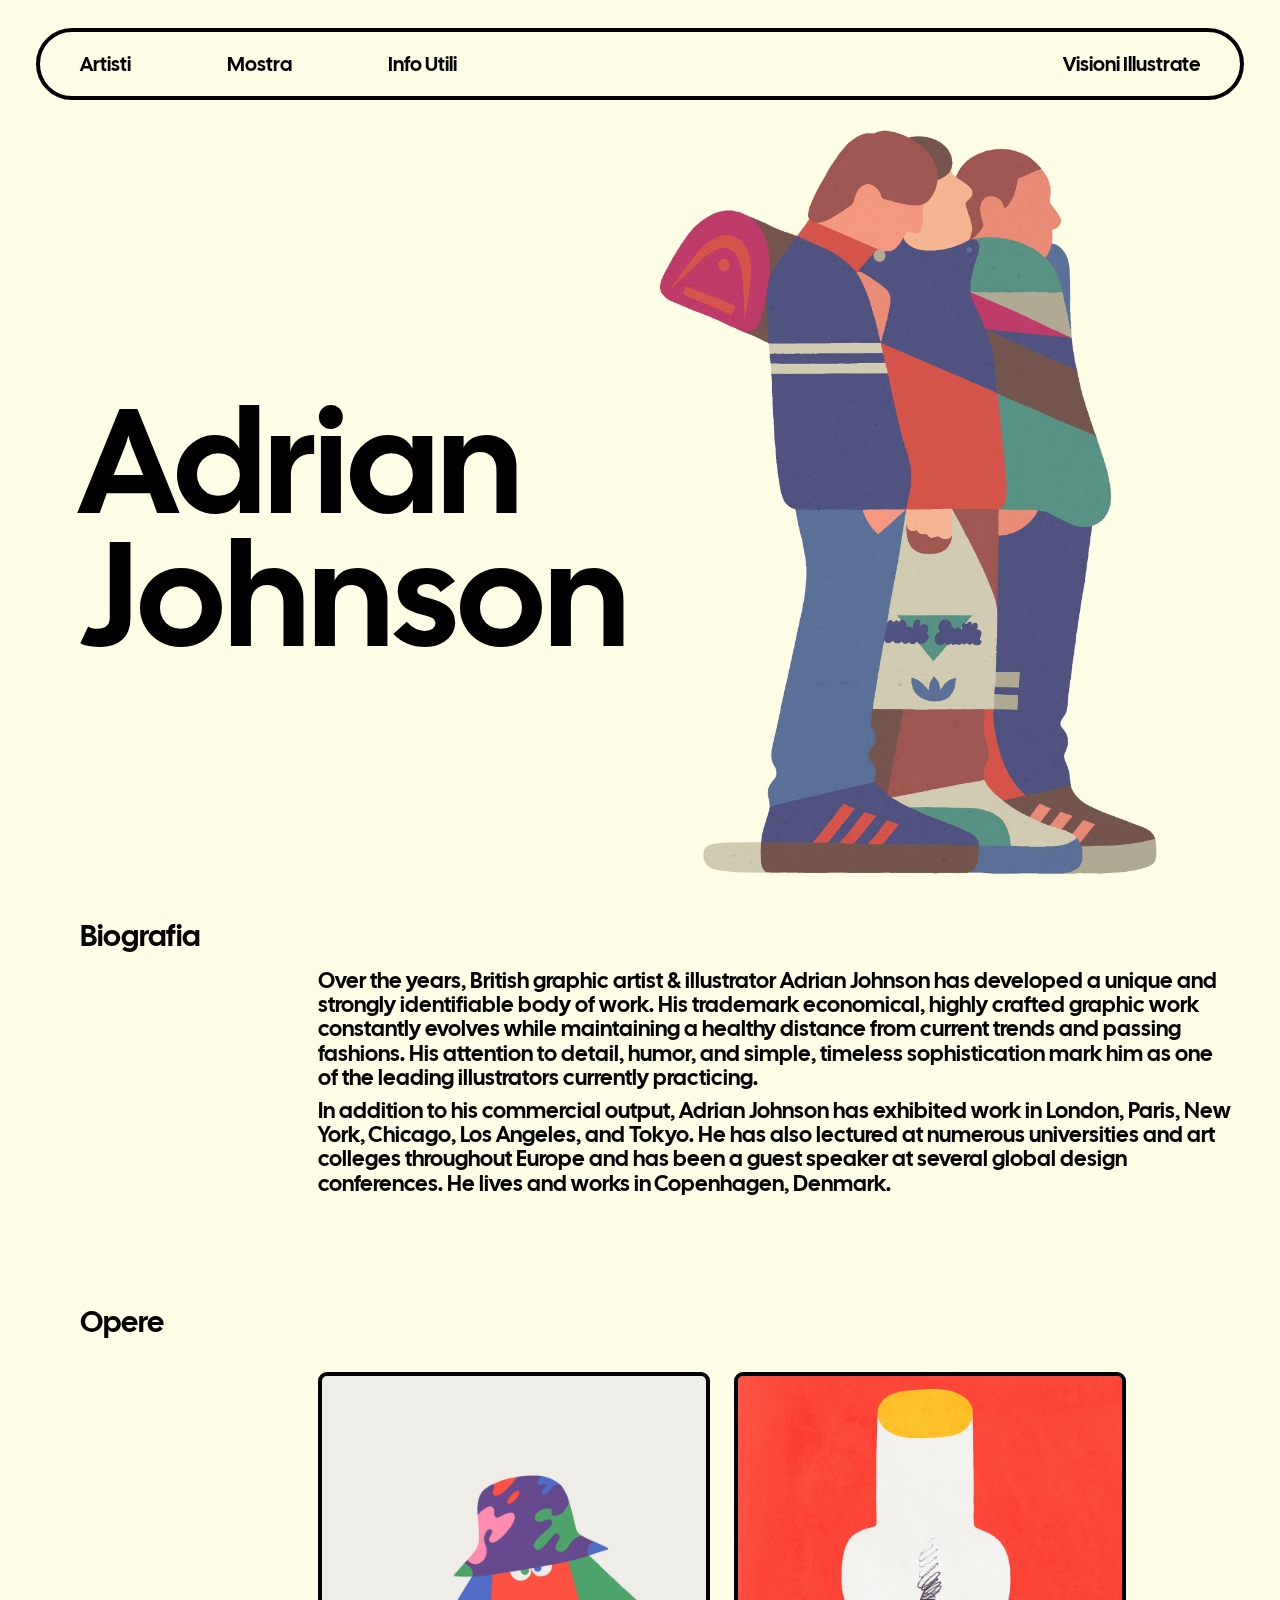
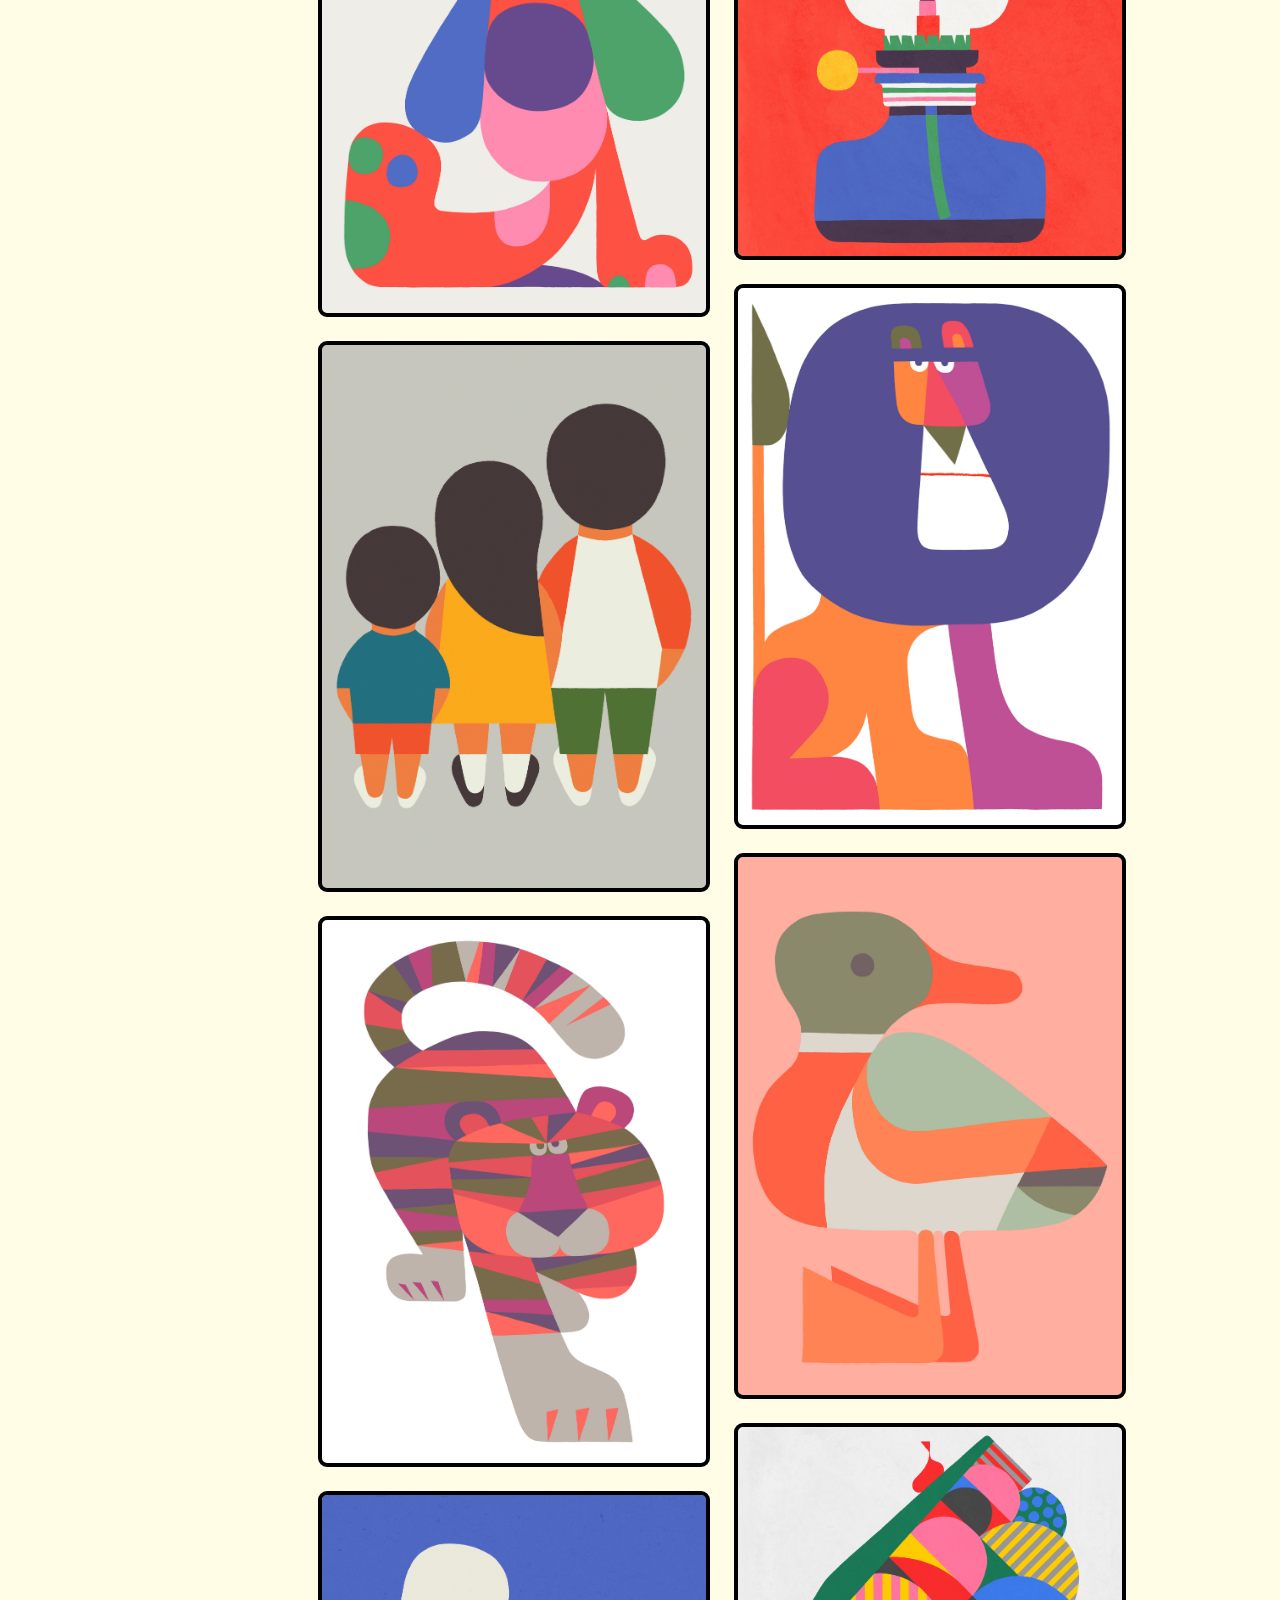
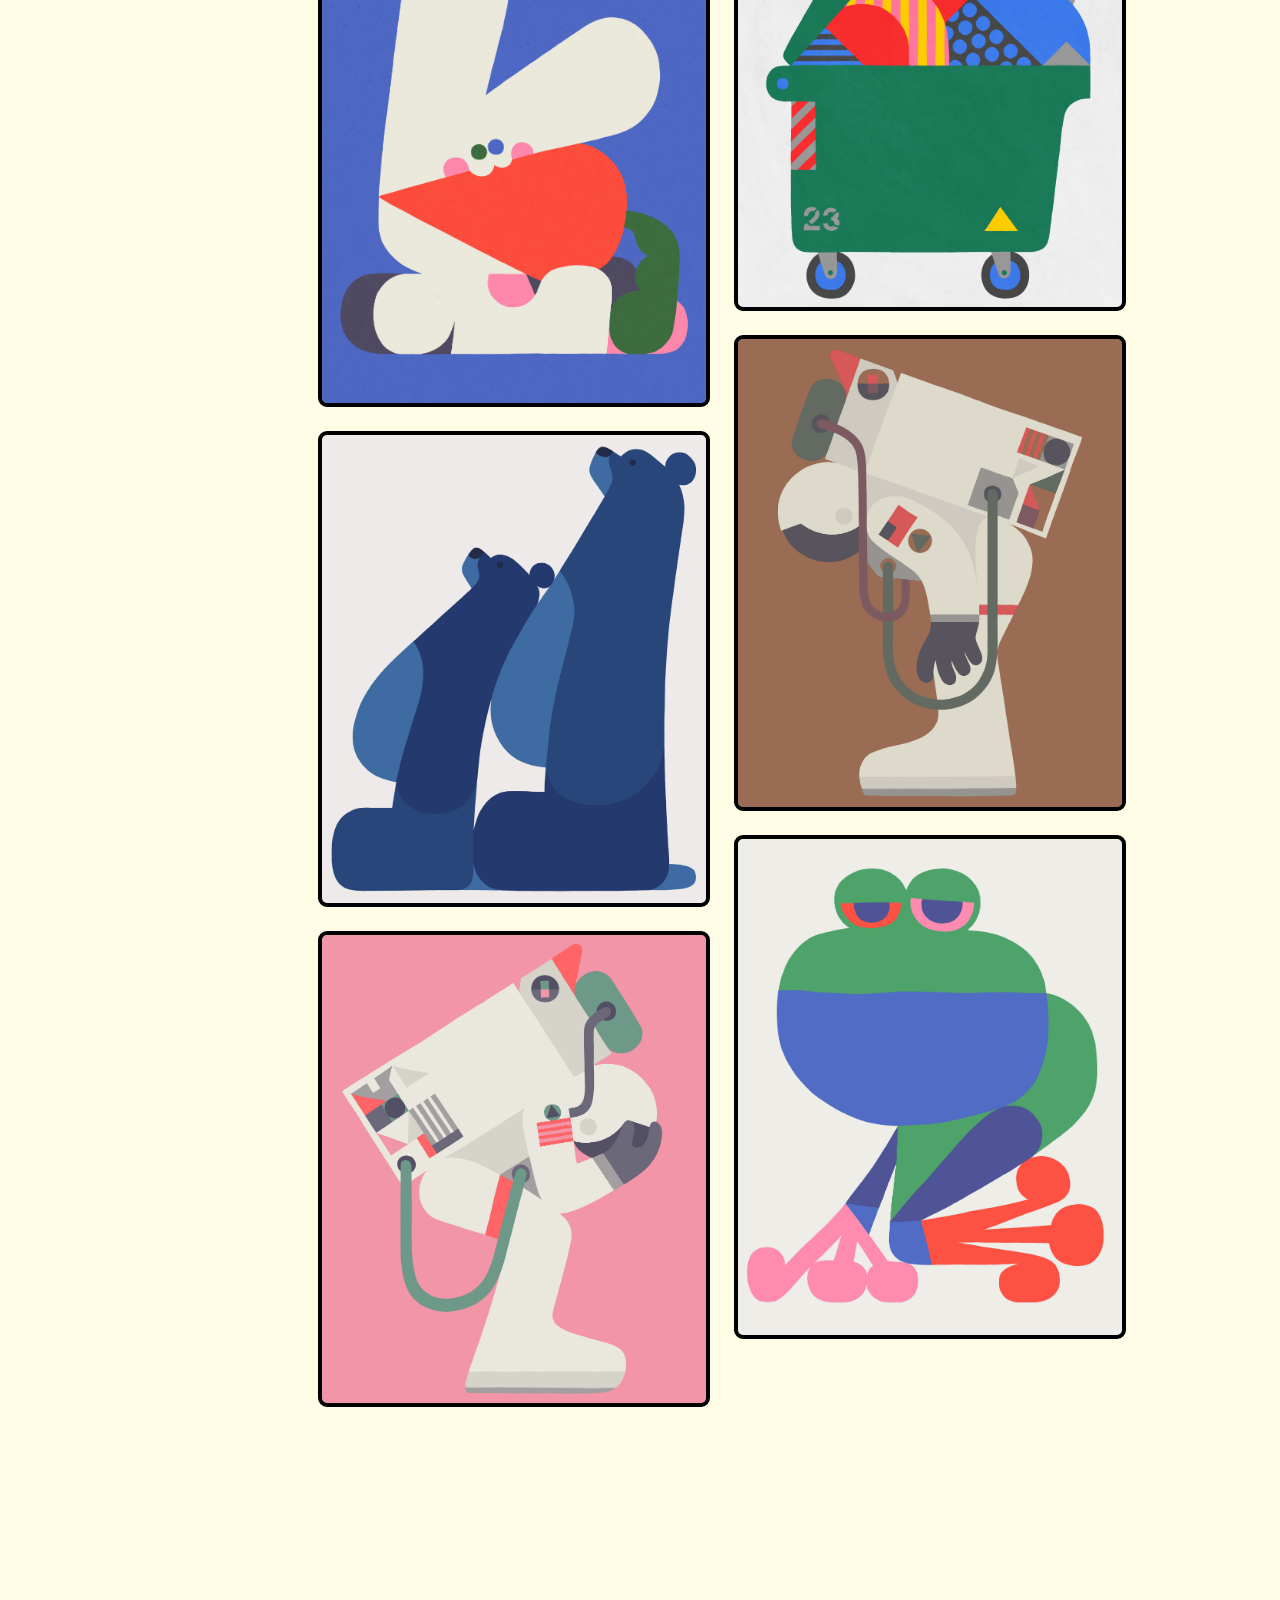
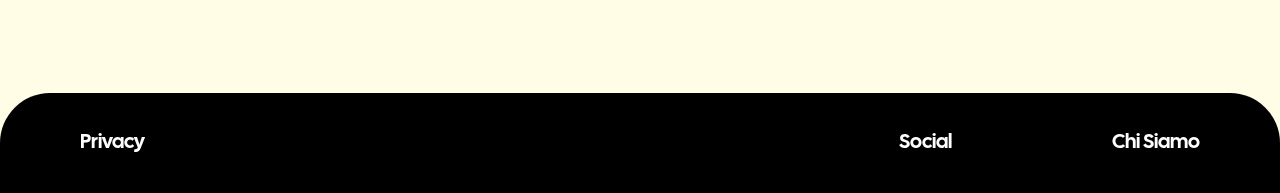
==== adrian-johnson.html @ b2c187a6 "Initial commit" ====
<!DOCTYPE html>
<html lang="en">
<head>
    <meta charset="UTF-8">
    <meta name="viewport" content="width=device-width, initial-scale=1.0">
    <title>Document</title>
    <link rel="stylesheet" href="styleprova2.css">
    <link rel="preconnect" href="https://fonts.googleapis.com">
    <link rel="preconnect" href="https://fonts.gstatic.com" crossorigin>
    <link href="https://fonts.googleapis.com/css2?family=Poppins:wght@500&display=swap" rel="stylesheet">
</head>
<body>
    <header>
        <div class="distanza">
            <ul>
                <li><a href="artisti.html">Artisti</a></li>
                <li><a href="mostra.html">Mostra</a></li>
                <li><a href="info-utili.html">Info Utili</a></li>
            </ul>
        </div>
        <div class="sito">
            <a href="home-page.html">Visioni Illustrate</a>
        </div>
    </header>
    <main>
        <section class="primo-blocco">
            <div class="adrian">
                <div class="titolo">
                    <h1>Adrian Johnson</h1>
                </div>
                <div class="immagine-png-flex">
                    <img src="immagini/adrian-johnson/adrian-johnson-adidas.jpg" alt="">
                </div>
            </div>
        </section>
        <section class="secondo-blocco-artisti">
            <div class="inaugurazione">
                <div class="biografia-adrian">
                    <h5>Biografia</h5>
                </div>
                <div class="testo-artisti-flex"> 
                    <p>Over the years, British graphic artist & illustrator Adrian Johnson has developed a unique and strongly identifiable body of work. His trademark economical, highly crafted graphic work constantly evolves while maintaining a healthy distance from current trends and passing fashions. His attention to detail, humor, and simple, timeless sophistication mark him as one of the leading illustrators currently practicing.</p>
                    <p>In addition to his commercial output, Adrian Johnson has exhibited work in London, Paris, New York, Chicago, Los Angeles, and Tokyo. He has also lectured at numerous universities and art colleges throughout Europe and has been a guest speaker at several global design conferences. He lives and works in Copenhagen, Denmark.</p>
                </div>
            </div>
        </section>
        <section class="terzo-blocco">
            <div class="portfolio">
                    <div class="biografia">
                        <h5>Opere</h5>
                    </div>
                    <div class="grid-portfolio">
                        <img src="immagini/adrian-johnson/adrian-johnson-cane.jpg" alt="">
                        <img src="immagini/adrian-johnson/adrian-johnson-bambini.jpg" alt="">
                        <img src="immagini/adrian-johnson/adrian-johnson-tigre.jpg" alt="">
                        <img src="immagini/adrian-johnson/adrian-johnson-coniglio.jpg" alt="">
                        <img src="immagini/adrian-johnson/adrian-johnson-orsi.jpg" alt="">
                        <img src="immagini/adrian-johnson/adrian-johnson-astronauta-rosa.jpg" alt="">
                        <img src="immagini/adrian-johnson/adrian-johnson-lanterna.jpg" alt="">
                        <img src="immagini/adrian-johnson/adrian-johnson-leone.jpg" alt="">
                        <img src="immagini/adrian-johnson/adrian-johnson-papera.jpg" alt="">
                        <img src="immagini/adrian-johnson/adrian-johnson-cassonetto.jpg" alt="">
                        <img src="immagini/adrian-johnson/adrian-johnson-astronauta-marrone.jpg" alt="">
                        <img src="immagini/adrian-johnson/adrian-johnson-rana.jpg" alt="">
                    </div>
                </div>
        </section>
    </main>
    <footer>
        <nav class="distanza4"><a href="">Privacy</a></nav>
        <nav>
            <ul>
                <li><a href="">Social</a></li>
                <li><a href="">Chi Siamo</a></li>
            </ul>
        </nav>
    </footer>
</body>
</html>
---- styleprova2.css ----
body {
    background-color: #FFFDE6;
    margin: 0;
    font-family: myFont;
    box-sizing: border-box;
}

h1, h2, h3, h4, h5, h6, ul, a, p, li {
    margin: 0;
    padding: 0;
}

img {
    max-width: 100%;
    display: block;
}

.grid img {
    border-radius: 5px;
    outline: 4px solid black;
}

.immagine-png {
    margin: 100px auto;
    width: 100%;
}

.immagine-png-flex {
    mix-blend-mode: multiply;
}

.immagine-png-flex-sanna {
    width: 500px;
}

.martina h1 {
    position: absolute;
    margin-left: 120px;
    margin-top: 225px;
    font-size: 148px;
    line-height: 90%;
    height: 240px;
    max-width: 600px;
    align-items: center;

}

.adrian {
    display: flex;
}

.martina {
    max-width: 1380px;
    margin: 0 auto;
    position: relative;
}


header {
    max-width: 1200px;
    margin: auto;
    display: flex;
    height: 64px;
    margin-top: 28px;
    border-radius: 50px;
    border: 4px solid #000;
    justify-content: space-between;
    align-items:center;
}


header a {
    color: #000;
    text-decoration: none;
    font-size: 20px;
    margin: 0 64px 0 0;
    height: 20px;
    display: flex;
    max-width: 100%;
}

a:hover {
    color: grey;
}

img:hover {
    outline-color:#FFFDE6;
}

.mappa img:hover {
    outline-color: #FFFDE6 ;
}
header ul {
    max-width: 100%;
    list-style-type: none;
    display: flex;
    margin: 64px 40px;
    gap: 32px;
}


.sito a {
    max-width: 100%;
    margin: 0 40px 0 0;
}

.primo-blocco {
    max-width: 1200px;
    height: 500px;
    margin: auto;
    margin-top: 20px;
}

.home {
    display: flex;
    gap: 32px;
}

h1 {
    margin-left: 40px;
    margin-top: 288px;
    font-size: 148px;
    line-height: 90%;
    height: 240px;
    max-width: 600px;
}

h2 {
    margin-top: 227px;
    height: 64px;
    font-size: 32px;
    line-height: 100%;
    max-width: 100%;
}

h3 {
    margin-top: 168px;
    font-size: 32px;
    max-width: 100%;
    height: 32px;
    line-height: 100%;
}

h4 {
    font-size: 18px;
    line-height: 100%;
    margin-top: 5px;
}

.secondo-blocco {
    max-width: 1200px;
    height: fit-content;
    margin: auto;
}

.secondo-blocco-artisti {
    max-width: 1200px;
    height: fit-content;
    margin: auto;
}

.secondo-blocco-mostra {
    max-width: 1200px;
    height: fit-content;
    margin: auto; 
}

.mostra-info {
    max-width: 1200px;
    height: fit-content;
    margin: auto; 
}

.mostra-info-margin {
    max-width: 1200px;
    height: fit-content;
    margin: auto; 
}

.inaugurazione {
    display: flex;
    gap: 32px;
    margin: 0;
    padding: 0;
}


.distanza2 h5 {
    margin-left: 40px;
    margin-top: 234px;
    font-size: 30px;
    line-height: 100%;
    height: 36px;
    padding: 0;
}


.artisti-mostra h5 {
    font-size: 30px;
    margin: 234px 0 0 40px;
    max-width: 100%;
}

.artisti-mostra-margin h5 {
    font-size: 30px;
    margin: 234px 0 0 40px;
    max-width: 100%;
}

.biografia h5 {
    margin: 100px 0 0 40px;
    font-size: 30px;
    padding-right: 86px;
}

.biografia-adrian h5 {
    margin: 300px 0 0 40px;
    font-size: 30px;
    padding-right: 86px;
}

.testo {
    margin-top: 310px;
    height: 280px;
    max-width: 100%;
}

.testo p {
    font-size: 22px;
    line-height: 110%;
    margin-bottom: 9px;
}

.testo-artisti  {
    margin-top: 170px;
    height: fit-content;
    max-width: 913px;
    line-height: 110%;
    font-size: 22px;
}

.testo-artisti p {
    margin-bottom: 9px;
}

.testo-artisti-flex {
    margin-top: 350px;
    height: fit-content;
    max-width: 913px;
    line-height: 110%;
    font-size: 22px;
}

.testo-artisti-mostra {
    margin-top: 310px;
    height: fit-content;
    max-width: 913px;
    line-height: 110%;
    font-size: 22px;
}

.testo-artisti-mostra p {
    margin-bottom: 9px;
}
.testo-artisti-mostra-margin {
    margin-top: 310px;
    margin-left: 25px;
    height: fit-content;
    max-width: 913px;
    line-height: 110%;
    font-size: 22px;
}

.testo-artisti-mostra-margin p {
    margin-bottom: 9px;
}

.sede {
    max-width: 1000px;
    margin: auto;
}

.mappa img {
    margin-top: 40px;
    border-radius: 5px;
    outline: 3px solid black;
    max-width: 900px;
    margin-left: 70px;
}

.testo-artisti-flex p {
    margin-bottom: 9px ;
}

.terzo-blocco {
    max-width: 1200px;
    margin: auto;
}

.terzo-blocco-mostra {
    max-width: 1200px;
    margin: auto;
}

.portfolio {
    max-width: 1200px;
    display: flex;
    gap: 32px;
    
}

h6 {
    margin-left: 40px;
    font-size: 30px;
    line-height: 100%;
    height: 36px;
    max-width: 288px;
    margin-top: 145px;
}

.grid {
    max-width: 900px;
    margin-top: 230px;
    column-count: 2;
    gap: 32px;
}

.grid-portfolio {
    max-width: 800px;
    margin-top: 170px;
    column-count: 2;
    gap: 32px;
    margin-left: 40px;
}

.grid-portfolio img {
    margin-left: 0;
    margin-bottom: 32px;
    border-radius: 5px;
    outline: 4px solid black;
}

.prima-colonna {
    display: block;
    max-width: 480.5px;
}

.seconda-colonna {
    display: block;
    max-width: 345.6px;
}



.bordo1 {width: 245px;}
.bordo2 {width: 210px;}
.bordo3 {width: 310px;}
.bordo4 {width: 245px;}
.bordo5 {width: 260px;}
.bordo6 {width: 200px;}
.bordo7 {width: 165px;}
.bordo8 {width: 205px;}
.bordo9 {width: 145px;}

.nome-artista {
    display: flex;
    align-items: center;
    gap: 16px;
    margin: 15px 0;
}

h7, h8, h9, h10, h11, h12, h13, h14, h15, h16 {
    font-size: 24px;
}

footer {
    background-color: #000;
    display: flex;
    max-width: 1280px;
    height: 100px;
    margin: 290px auto 0;
    border-radius: 50px 50px 0 0;
    align-items: center;
    justify-content: space-between;
}

footer nav {
    margin: 0 80px;
}

footer a {
    text-decoration: none;
    color: white;
    font-size: 20px;
}

footer ul {
    list-style-type: none;
    text-decoration-line: none;
    display: flex;
    gap: 160px;
}

.artisti {
    margin: 145px 0 0 286.45px;
}

.nome a {
    color: #000;
    font-size: 92px;
    line-height: 100%;
    margin: 0;
    height: 110px;
    margin-bottom: 20px;
    text-decoration: none;
}

.nome a:hover {
    color: grey;
}

.bordo {
    max-width: 100%;
}

.testo-artisti-flex .bordo {
    margin: 50px 0;
    max-width: 100%;
}

.nome {
    height: 110px;
    margin-bottom: 20px;
}

@font-face {
    font-family: myFont;
    src: url(font/calsans.ttf);
}

@media (max-width: 1200px) {
    header  {
        height: 24px;
        max-width: 330px;
        border: 3px solid;
        padding: 0;
        margin: 20px auto 0;
    }

    header ul a {
        height: 10px;
        margin: 0;
        height: fit-content;
    }

    header ul {
        margin-left: 20px;
    }

    header a {
        font-size: 10px;
        align-items: center;
    }

    .sito a {
        margin: 0 20px 0 0;
        padding: 0;
        line-height: 100%;
        height: fit-content;
    }

    .primo-blocco {
        max-width: 330px;
        height: fit-content;
        margin: 0 auto 0;
    }

    .home {
        flex-direction: column;
        margin: 0;
        gap: 0;
    }

    h1 {
        height: fit-content;
        font-size: 64px;
        margin: 200px 0 0 0;
    }

    .martina {
        max-width: 330px;
    }


    .martina h1 {
        font-size: 64px;
        position: absolute;
        height: fit-content;
        max-width: 100%;
        margin: 0;
        padding-top: 30px;
    }

    .adrian h1 {
        font-size: 64px;
        position: absolute;
        height: fit-content;
        max-width: 100%;
        margin: 0;
        padding-top: 200px;
    }

    .immagine-png {
        margin: 50px auto 0;
        width: 100%;
    }

    .immagine-png-flex {
        margin: 20px auto 0;
        width: 100%;
    }

    .immagine-png-flex-sanna {
        margin: 20px auto 0;
    }
    
    h2 {
        height: fit-content;
        font-size: 22px;
        margin-top: 5px;
    }

    h3 {
        font-size: 18px;
        margin-top: 5px;
        height: fit-content;
    }

    h4 {
        font-size: 9px;
        font-family: system-ui, -apple-system, BlinkMacSystemFont, 'Segoe UI', Roboto, Oxygen, Ubuntu, Cantarell, 'Open Sans', 'Helvetica Neue', sans-serif;
        margin: 2px 0;
        line-height: 100%;
    }

    .secondo-blocco {
        max-width: 330px;
        margin: 150px auto 0;
        height: fit-content;
    }

    .secondo-blocco-mostra {
        max-width: 330px;
        margin: 20px auto;
        height: fit-content;
    }

    .mostra-info {
        max-width: 330px;
        margin: 150px auto 0;
        height: fit-content;
    }

    .mostra-info-margin {
        max-width: 330px;
        height: fit-content;
        margin: 40px auto 0; 
    }


    .secondo-blocco-artisti {
        max-width: 330px;
        margin: 40px auto;
        height: fit-content;
    }

    .inaugurazione {
        flex-direction: column;
        gap: 0;
        margin-left: 0;
    }

    .inaugurazione {
        flex-direction: column;
        gap: 0;
        margin-left: 0;
    }

    .distanza2 h5 {
        margin: 0;
        padding: 0;
    }

    h5 {
        margin: 40px 0 0 0;
        font-size: 22px;
        height: fit-content;
        max-width: 330px;
    }

    .artisti-mostra h5 {
        margin-left: 0;
        margin-top: 170px;
    }


    .biografia h5 {
        margin: 0;
        padding: 0;
        font-size: 22px;
    }

    .biografia-adrian h5 {
        margin: 0;
        font-size: 22px;
    }

    .artisti-mostra-margin h5 {
        font-size: 22px;
        margin: 0;
        max-width: 100%;
    }

    .testo {
        max-width: 290px;
        margin-top: 10px;
        height: fit-content;
    }

    .testo p {
        font-family: system-ui, -apple-system, BlinkMacSystemFont, 'Segoe UI', Roboto, Oxygen, Ubuntu, Cantarell, 'Open Sans', 'Helvetica Neue', sans-serif;
        font-size: 16px;
        line-height: 100%;
    }

    .testo-artisti  {
        margin-top: 10px;
        height: fit-content;
        max-width: 330px;
        line-height: 100%;
        font-size: 16px;
    }
    
    .testo-artisti p {
        margin-bottom: 9px;
        font-family: system-ui, -apple-system, BlinkMacSystemFont, 'Segoe UI', Roboto, Oxygen, Ubuntu, Cantarell, 'Open Sans', 'Helvetica Neue', sans-serif;
    }

    .testo-artisti-mostra {
        margin-top: 10px;
        height: fit-content;
        max-width: 330px;
        line-height: 100%;
        font-size: 16px;
    }

    .testo-artisti-mostra p {
        margin-bottom: 9px;
        font-family: system-ui, -apple-system, BlinkMacSystemFont, 'Segoe UI', Roboto, Oxygen, Ubuntu, Cantarell, 'Open Sans', 'Helvetica Neue', sans-serif;
    }

    .testo-artisti-flex {
        margin: 10px auto 0;
        margin-top: 10px;
        height: fit-content;
        max-width: 330px;
        line-height: 100%;
        font-size: 16px;
    }

    .testo-artisti-flex p {
        margin-bottom: 9px;
        font-family: system-ui, -apple-system, BlinkMacSystemFont, 'Segoe UI', Roboto, Oxygen, Ubuntu, Cantarell, 'Open Sans', 'Helvetica Neue', sans-serif;
    }

    .testo-artisti-mostra-margin {
        margin: 10px 0 0 0;
        height: fit-content;
        max-width: 330px;
        line-height: 100%;
        font-size: 16px;
    }

    .testo-artisti-mostra-margin p {
        font-family: system-ui, -apple-system, BlinkMacSystemFont, 'Segoe UI', Roboto, Oxygen, Ubuntu, Cantarell, 'Open Sans', 'Helvetica Neue', sans-serif;
    }

    

    .terzo-blocco {
        max-width: 330px;
        margin: 40px auto 0;
        height: fit-content;
    }

    .terzo-blocco-mostra {
        max-width: 330px;
        margin: 40px auto 0;
    }

    .artisti {
        margin: 0;
    }

    .nome {
        margin: 0;
        height: 40px;
    }
    
    .nome a {
        color: #000;
        font-size: 32px;
        text-decoration: none;
        line-height: 100%;
        margin-bottom: 0;
    }
    
    .nome a:hover {
        color: grey;
    }
    
    .bordo {
        max-width: 100%;
    }

    .bordo:hover {
        color: grey;
    }

    
    .portfolio {
        max-width: 330px;
        gap: 0;
        flex-direction: column;
    }

    h6 {
        margin: 0;
        font-size: 22px;
        height: fit-content;
        max-width: 330px;
    }

    .grid {
        display: block;
        max-width: 330px;
        margin-top: 10px;
        column-count: 2;
        gap: 16px;
    }

    .grid img {
        border-radius: 5px;
        outline: 3px solid black;
    }

    .grid img:hover {
        outline-color: #FFFDE6;
    }


    .grid-portfolio {
        display: block;
        max-width: 100%px;
        margin-top: 20px;
        margin-left: 0;
        column-count: 2;
        gap: 16px;
    }

    .prima-colonna {
        display: block;
        max-width: 195px;
    }

    .seconda-colonna {
        display: block;
        max-width: 124.4px;
    }

   

    .grid-portfolio img {
        margin-left: 0;
        margin-bottom: 16px;
        border-radius: 5px;
        outline: 3px solid black;
    }

    .sede {
        max-width: 330px;
        margin: auto;
    }
    
    .mappa img {
        margin: 20px auto 0;
        border-radius: 5px;
        outline: 3px solid black;
        max-width: 330px;
    }

    .nome-artista {
        gap: 8px;
        margin: 5px 0;
    }

    .bordo1 {width: 65px; border: #000 solid 0.1;}
    .bordo2 {width: 45px;}
    .bordo3 {width: 95px;}
    .bordo4 {width: 60px;}
    .bordo5 {width: 95px;}
    .bordo6 {width: 52px;}
    .bordo7 {width: 35px;}
    .bordo8 {width: 55px;}
    .bordo9 {width: 24px;}

    h7, h8, h9, h10, h11, h12, h13, h14, h15, h16 {
        font-size: 12px;
    }

    footer {
        background-color: #000;
        display: flex;
        max-width: 330px;
        height: 50px;
        margin: 100px auto 0;
        border-radius: 25px 25px 0 0;
        align-items: center;
        justify-content: space-between;
    }
    
    footer nav {
        margin: 0 40px;
    }
    
    footer a {
        text-decoration: none;
        color: white;
        font-size: 8px;
    }

    footer a:hover {
        color: rgb(205, 205, 205);
    }
    
    footer ul {
        list-style-type: none;
        text-decoration-line: none;
        display: flex;
        gap: 10px;
    }
}
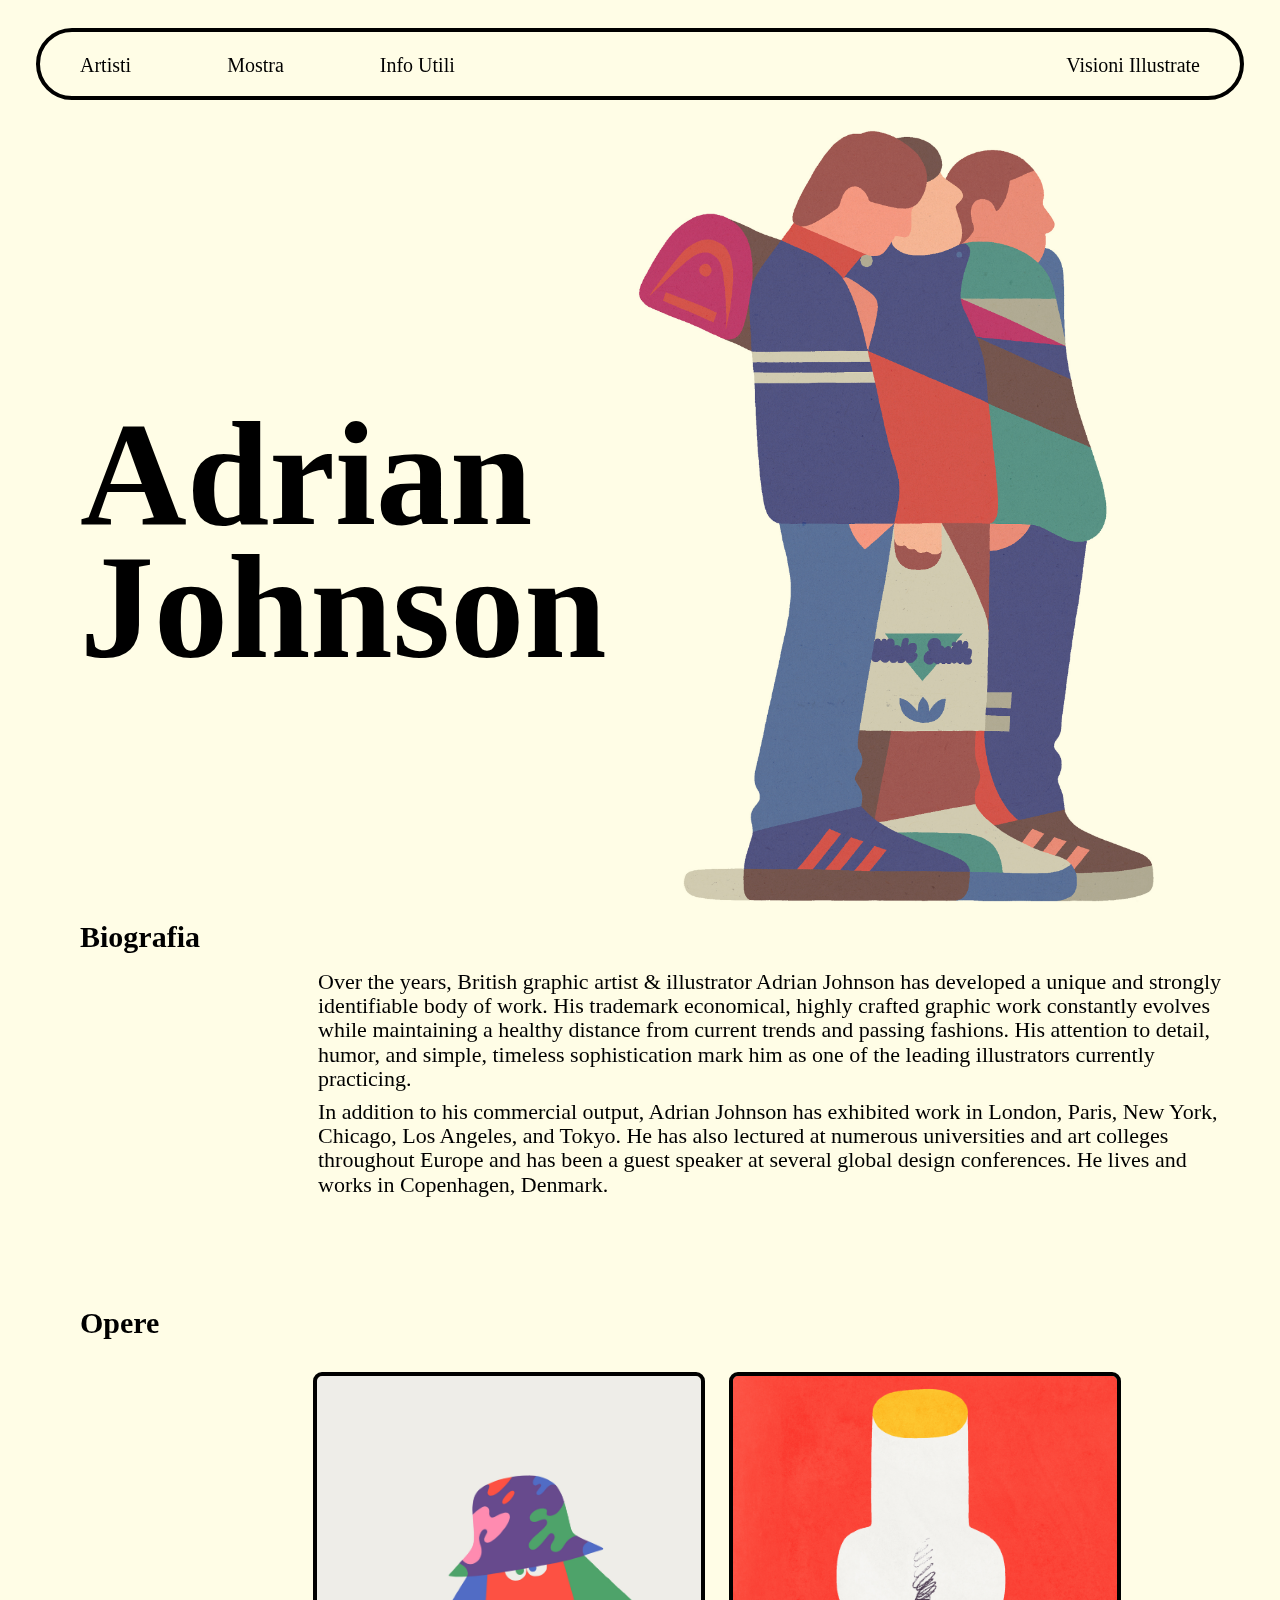
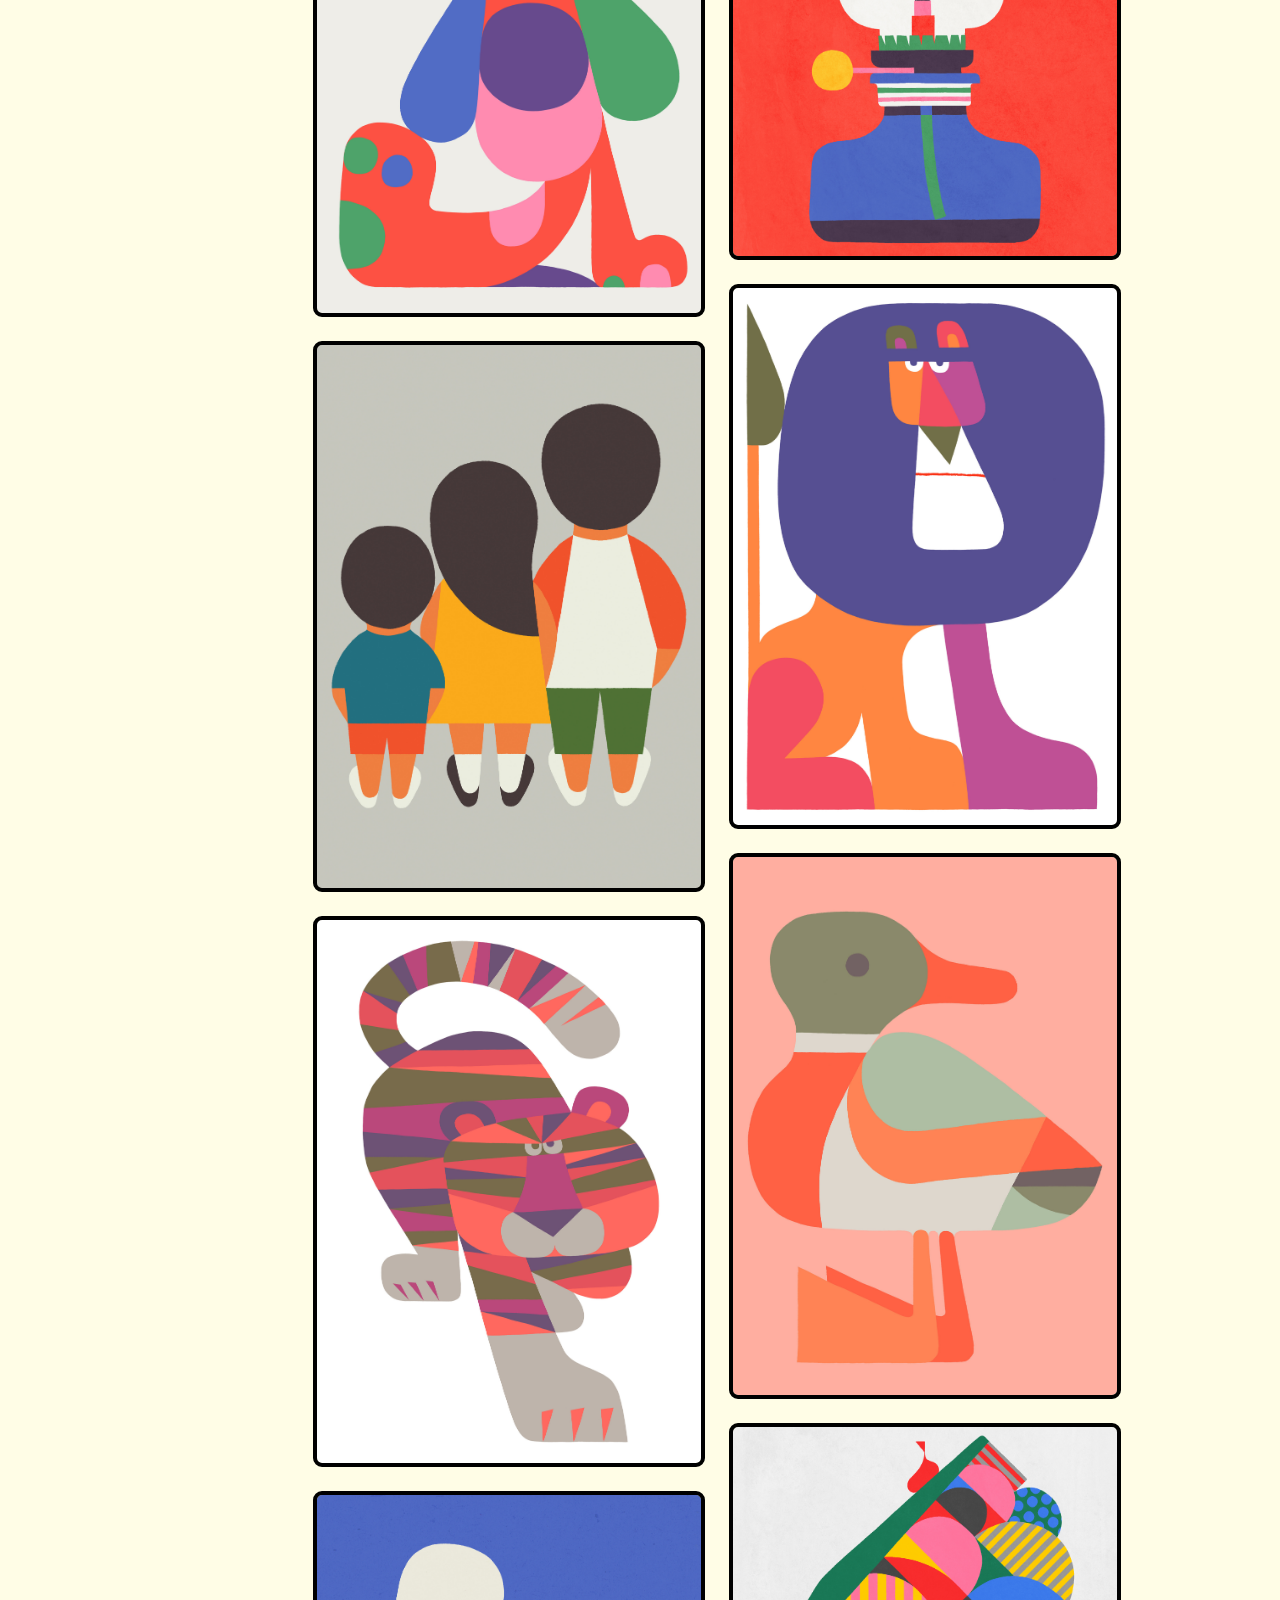
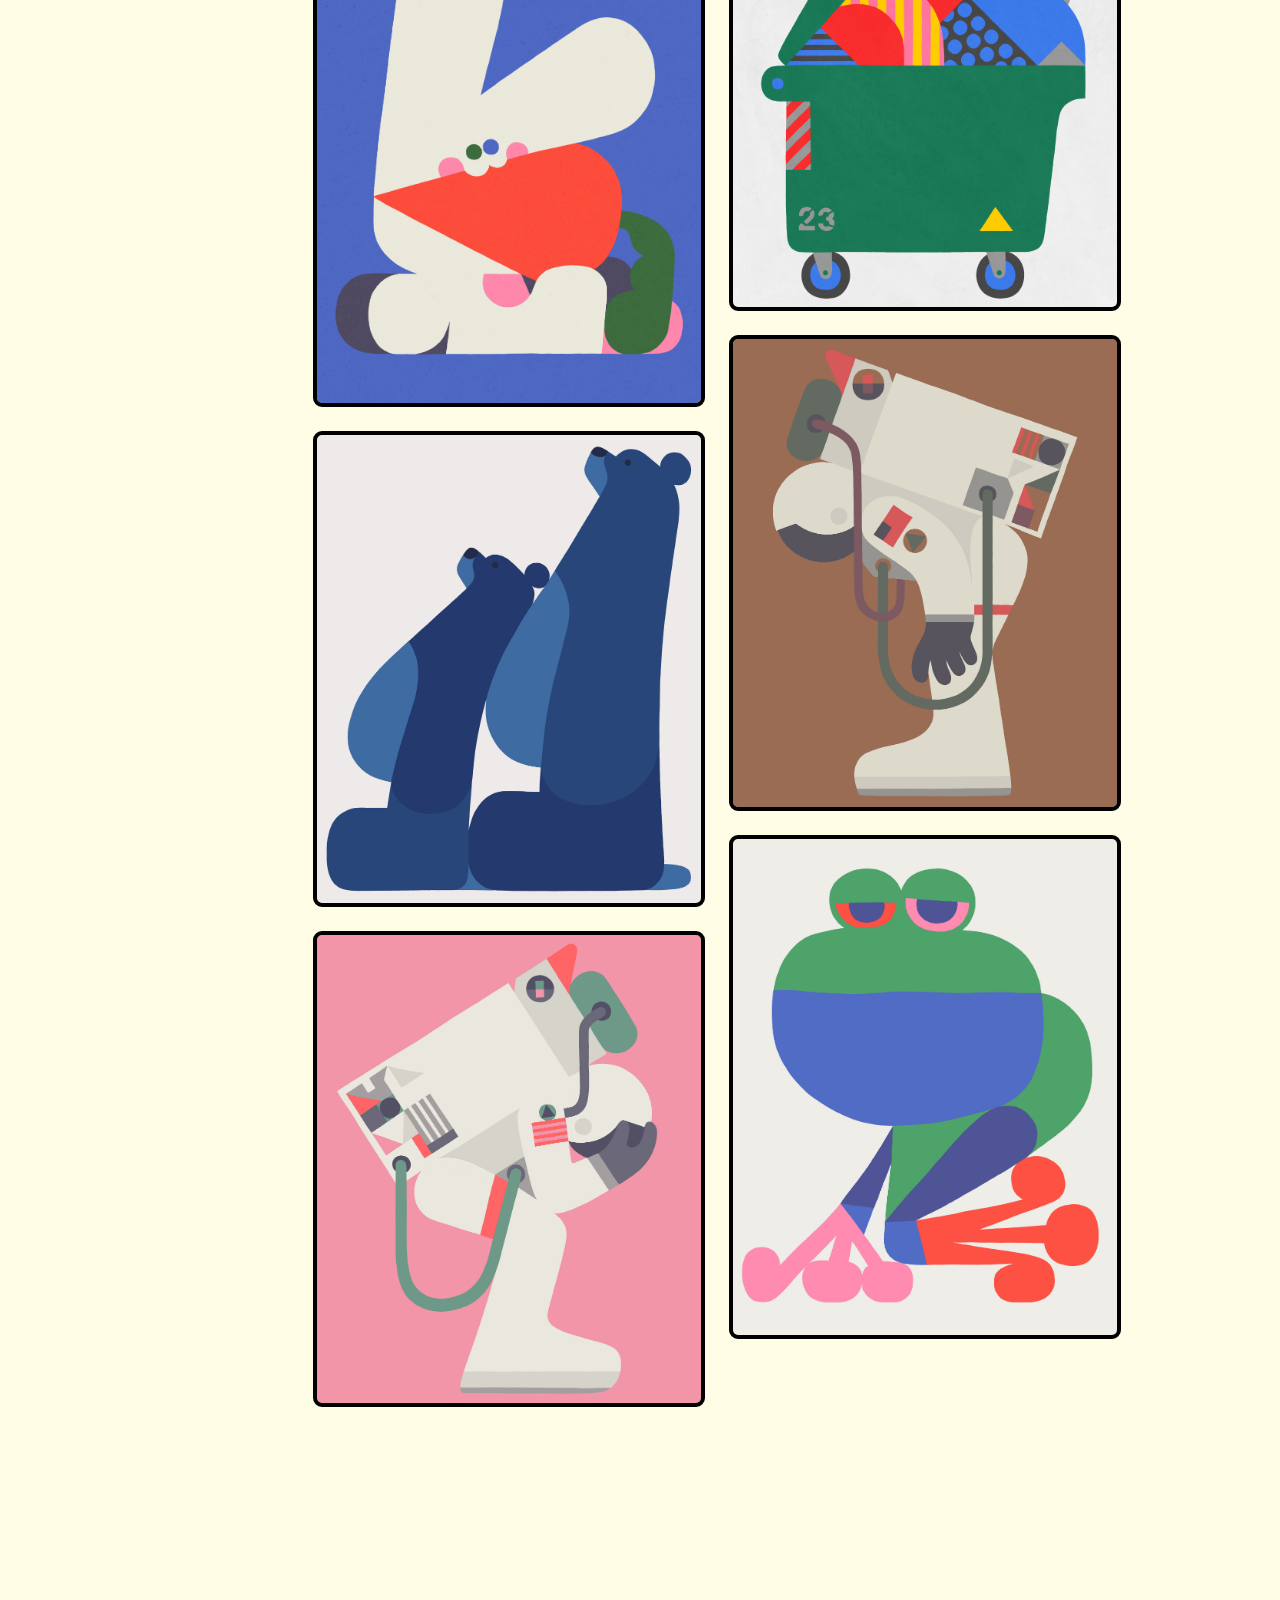
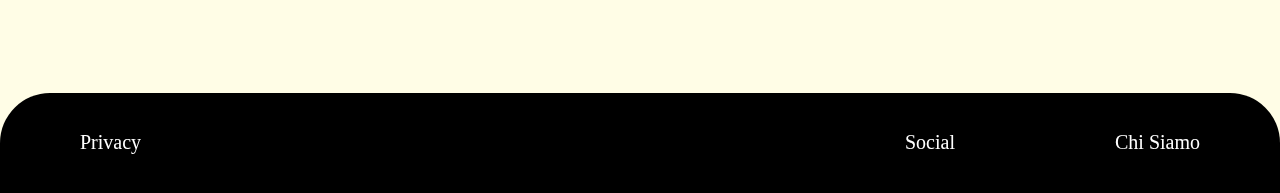
==== commit 245b48a2: "ttt" ====
--- a/adrian-johnson.html
+++ b/adrian-johnson.html
@@ -4,7 +4,7 @@
     <meta charset="UTF-8">
     <meta name="viewport" content="width=device-width, initial-scale=1.0">
     <title>Document</title>
-    <link rel="stylesheet" href="styleprova2.css">
+    <link rel="stylesheet" href="css/styleprova2.css">
     <link rel="preconnect" href="https://fonts.googleapis.com">
     <link rel="preconnect" href="https://fonts.gstatic.com" crossorigin>
     <link href="https://fonts.googleapis.com/css2?family=Poppins:wght@500&display=swap" rel="stylesheet">
--- a/css/styleprova2.css
+++ b/css/styleprova2.css
@@ -0,0 +1,867 @@
+body {
+    background-color: #FFFDE6;
+    margin: 0;
+    font-family: myFont;
+    box-sizing: border-box;
+}
+
+h1, h2, h3, h4, h5, h6, ul, a, p, li {
+    margin: 0;
+    padding: 0;
+}
+
+img {
+    max-width: 100%;
+    display: block;
+}
+
+.grid img {
+    border-radius: 5px;
+    outline: 4px solid black;
+}
+
+.immagine-png {
+    margin: 100px auto;
+    width: 100%;
+}
+
+.immagine-png-flex {
+    mix-blend-mode: multiply;
+}
+
+.immagine-png-flex-sanna {
+    width: 500px;
+}
+
+.martina h1 {
+    position: absolute;
+    margin-left: 120px;
+    margin-top: 225px;
+    font-size: 148px;
+    line-height: 90%;
+    height: 240px;
+    max-width: 600px;
+    align-items: center;
+
+}
+
+.adrian {
+    display: flex;
+}
+
+.martina {
+    max-width: 1380px;
+    margin: 0 auto;
+    position: relative;
+}
+
+
+header {
+    max-width: 1200px;
+    margin: auto;
+    display: flex;
+    height: 64px;
+    margin-top: 28px;
+    border-radius: 50px;
+    border: 4px solid #000;
+    justify-content: space-between;
+    align-items:center;
+}
+
+
+header a {
+    color: #000;
+    text-decoration: none;
+    font-size: 20px;
+    margin: 0 64px 0 0;
+    height: 20px;
+    display: flex;
+    max-width: 100%;
+}
+
+a:hover {
+    color: grey;
+}
+
+img:hover {
+    outline-color:#FFFDE6;
+}
+
+.mappa img:hover {
+    outline-color: #FFFDE6 ;
+}
+header ul {
+    max-width: 100%;
+    list-style-type: none;
+    display: flex;
+    margin: 64px 40px;
+    gap: 32px;
+}
+
+
+.sito a {
+    max-width: 100%;
+    margin: 0 40px 0 0;
+}
+
+.primo-blocco {
+    max-width: 1200px;
+    height: 500px;
+    margin: auto;
+    margin-top: 20px;
+}
+
+.home {
+    display: flex;
+    gap: 32px;
+}
+
+h1 {
+    margin-left: 40px;
+    margin-top: 288px;
+    font-size: 148px;
+    line-height: 90%;
+    height: 240px;
+    max-width: 600px;
+}
+
+h2 {
+    margin-top: 227px;
+    height: 64px;
+    font-size: 32px;
+    line-height: 100%;
+    max-width: 100%;
+}
+
+h3 {
+    margin-top: 168px;
+    font-size: 32px;
+    max-width: 100%;
+    height: 32px;
+    line-height: 100%;
+}
+
+h4 {
+    font-size: 18px;
+    line-height: 100%;
+    margin-top: 5px;
+}
+
+.secondo-blocco {
+    max-width: 1200px;
+    height: fit-content;
+    margin: auto;
+}
+
+.secondo-blocco-artisti {
+    max-width: 1200px;
+    height: fit-content;
+    margin: auto;
+}
+
+.secondo-blocco-mostra {
+    max-width: 1200px;
+    height: fit-content;
+    margin: auto; 
+}
+
+.mostra-info {
+    max-width: 1200px;
+    height: fit-content;
+    margin: auto; 
+}
+
+.mostra-info-margin {
+    max-width: 1200px;
+    height: fit-content;
+    margin: auto; 
+}
+
+.inaugurazione {
+    display: flex;
+    gap: 32px;
+    margin: 0;
+    padding: 0;
+}
+
+
+.distanza2 h5 {
+    margin-left: 40px;
+    margin-top: 234px;
+    font-size: 30px;
+    line-height: 100%;
+    height: 36px;
+    padding: 0;
+}
+
+
+.artisti-mostra h5 {
+    font-size: 30px;
+    margin: 234px 0 0 40px;
+    max-width: 100%;
+}
+
+.artisti-mostra-margin h5 {
+    font-size: 30px;
+    margin: 234px 0 0 40px;
+    max-width: 100%;
+}
+
+.biografia h5 {
+    margin: 100px 0 0 40px;
+    font-size: 30px;
+    padding-right: 86px;
+}
+
+.biografia-adrian h5 {
+    margin: 300px 0 0 40px;
+    font-size: 30px;
+    padding-right: 86px;
+}
+
+.testo {
+    margin-top: 310px;
+    height: 280px;
+    max-width: 100%;
+}
+
+.testo p {
+    font-size: 22px;
+    line-height: 110%;
+    margin-bottom: 9px;
+}
+
+.testo-artisti  {
+    margin-top: 170px;
+    height: fit-content;
+    max-width: 913px;
+    line-height: 110%;
+    font-size: 22px;
+}
+
+.testo-artisti p {
+    margin-bottom: 9px;
+}
+
+.testo-artisti-flex {
+    margin-top: 350px;
+    height: fit-content;
+    max-width: 913px;
+    line-height: 110%;
+    font-size: 22px;
+}
+
+.testo-artisti-mostra {
+    margin-top: 310px;
+    height: fit-content;
+    max-width: 913px;
+    line-height: 110%;
+    font-size: 22px;
+}
+
+.testo-artisti-mostra p {
+    margin-bottom: 9px;
+}
+.testo-artisti-mostra-margin {
+    margin-top: 310px;
+    margin-left: 25px;
+    height: fit-content;
+    max-width: 913px;
+    line-height: 110%;
+    font-size: 22px;
+}
+
+.testo-artisti-mostra-margin p {
+    margin-bottom: 9px;
+}
+
+.sede {
+    max-width: 1000px;
+    margin: auto;
+}
+
+.mappa img {
+    margin-top: 40px;
+    border-radius: 5px;
+    outline: 3px solid black;
+    max-width: 900px;
+    margin-left: 70px;
+}
+
+.testo-artisti-flex p {
+    margin-bottom: 9px ;
+}
+
+.terzo-blocco {
+    max-width: 1200px;
+    margin: auto;
+}
+
+.terzo-blocco-mostra {
+    max-width: 1200px;
+    margin: auto;
+}
+
+.portfolio {
+    max-width: 1200px;
+    display: flex;
+    gap: 32px;
+    
+}
+
+h6 {
+    margin-left: 40px;
+    font-size: 30px;
+    line-height: 100%;
+    height: 36px;
+    max-width: 288px;
+    margin-top: 145px;
+}
+
+.grid {
+    max-width: 900px;
+    margin-top: 230px;
+    column-count: 2;
+    gap: 32px;
+}
+
+.grid-portfolio {
+    max-width: 800px;
+    margin-top: 170px;
+    column-count: 2;
+    gap: 32px;
+    margin-left: 40px;
+}
+
+.grid-portfolio img {
+    margin-left: 0;
+    margin-bottom: 32px;
+    border-radius: 5px;
+    outline: 4px solid black;
+}
+
+.prima-colonna {
+    display: block;
+    max-width: 480.5px;
+}
+
+.seconda-colonna {
+    display: block;
+    max-width: 345.6px;
+}
+
+
+
+.bordo1 {width: 245px;}
+.bordo2 {width: 210px;}
+.bordo3 {width: 310px;}
+.bordo4 {width: 245px;}
+.bordo5 {width: 260px;}
+.bordo6 {width: 200px;}
+.bordo7 {width: 165px;}
+.bordo8 {width: 205px;}
+.bordo9 {width: 145px;}
+
+.nome-artista {
+    display: flex;
+    align-items: center;
+    gap: 16px;
+    margin: 15px 0;
+}
+
+h7, h8, h9, h10, h11, h12, h13, h14, h15, h16 {
+    font-size: 24px;
+}
+
+footer {
+    background-color: #000;
+    display: flex;
+    max-width: 1280px;
+    height: 100px;
+    margin: 290px auto 0;
+    border-radius: 50px 50px 0 0;
+    align-items: center;
+    justify-content: space-between;
+}
+
+footer nav {
+    margin: 0 80px;
+}
+
+footer a {
+    text-decoration: none;
+    color: white;
+    font-size: 20px;
+}
+
+footer ul {
+    list-style-type: none;
+    text-decoration-line: none;
+    display: flex;
+    gap: 160px;
+}
+
+.artisti {
+    margin: 145px 0 0 286.45px;
+}
+
+.nome a {
+    color: #000;
+    font-size: 92px;
+    line-height: 100%;
+    margin: 0;
+    height: 110px;
+    margin-bottom: 20px;
+    text-decoration: none;
+}
+
+.nome a:hover {
+    color: grey;
+}
+
+.bordo {
+    max-width: 100%;
+}
+
+.testo-artisti-flex .bordo {
+    margin: 50px 0;
+    max-width: 100%;
+}
+
+.nome {
+    height: 110px;
+    margin-bottom: 20px;
+}
+
+@font-face {
+    font-family: myFont;
+    src: url(font/calsans.ttf);
+}
+
+@media (max-width: 1200px) {
+    header  {
+        height: 24px;
+        max-width: 330px;
+        border: 3px solid;
+        padding: 0;
+        margin: 20px auto 0;
+    }
+
+    header ul a {
+        height: 10px;
+        margin: 0;
+        height: fit-content;
+    }
+
+    header ul {
+        margin-left: 20px;
+    }
+
+    header a {
+        font-size: 10px;
+        align-items: center;
+    }
+
+    .sito a {
+        margin: 0 20px 0 0;
+        padding: 0;
+        line-height: 100%;
+        height: fit-content;
+    }
+
+    .primo-blocco {
+        max-width: 330px;
+        height: fit-content;
+        margin: 0 auto 0;
+    }
+
+    .home {
+        flex-direction: column;
+        margin: 0;
+        gap: 0;
+    }
+
+    h1 {
+        height: fit-content;
+        font-size: 64px;
+        margin: 200px 0 0 0;
+    }
+
+    .martina {
+        max-width: 330px;
+    }
+
+
+    .martina h1 {
+        font-size: 64px;
+        position: absolute;
+        height: fit-content;
+        max-width: 100%;
+        margin: 0;
+        padding-top: 30px;
+    }
+
+    .adrian h1 {
+        font-size: 64px;
+        position: absolute;
+        height: fit-content;
+        max-width: 100%;
+        margin: 0;
+        padding-top: 200px;
+    }
+
+    .immagine-png {
+        margin: 50px auto 0;
+        width: 100%;
+    }
+
+    .immagine-png-flex {
+        margin: 20px auto 0;
+        width: 100%;
+    }
+
+    .immagine-png-flex-sanna {
+        margin: 20px auto 0;
+    }
+    
+    h2 {
+        height: fit-content;
+        font-size: 22px;
+        margin-top: 5px;
+    }
+
+    h3 {
+        font-size: 18px;
+        margin-top: 5px;
+        height: fit-content;
+    }
+
+    h4 {
+        font-size: 9px;
+        font-family: system-ui, -apple-system, BlinkMacSystemFont, 'Segoe UI', Roboto, Oxygen, Ubuntu, Cantarell, 'Open Sans', 'Helvetica Neue', sans-serif;
+        margin: 2px 0;
+        line-height: 100%;
+    }
+
+    .secondo-blocco {
+        max-width: 330px;
+        margin: 150px auto 0;
+        height: fit-content;
+    }
+
+    .secondo-blocco-mostra {
+        max-width: 330px;
+        margin: 20px auto;
+        height: fit-content;
+    }
+
+    .mostra-info {
+        max-width: 330px;
+        margin: 150px auto 0;
+        height: fit-content;
+    }
+
+    .mostra-info-margin {
+        max-width: 330px;
+        height: fit-content;
+        margin: 40px auto 0; 
+    }
+
+
+    .secondo-blocco-artisti {
+        max-width: 330px;
+        margin: 40px auto;
+        height: fit-content;
+    }
+
+    .inaugurazione {
+        flex-direction: column;
+        gap: 0;
+        margin-left: 0;
+    }
+
+    .inaugurazione {
+        flex-direction: column;
+        gap: 0;
+        margin-left: 0;
+    }
+
+    .distanza2 h5 {
+        margin: 0;
+        padding: 0;
+    }
+
+    h5 {
+        margin: 40px 0 0 0;
+        font-size: 22px;
+        height: fit-content;
+        max-width: 330px;
+    }
+
+    .artisti-mostra h5 {
+        margin-left: 0;
+        margin-top: 170px;
+    }
+
+
+    .biografia h5 {
+        margin: 0;
+        padding: 0;
+        font-size: 22px;
+    }
+
+    .biografia-adrian h5 {
+        margin: 0;
+        font-size: 22px;
+    }
+
+    .artisti-mostra-margin h5 {
+        font-size: 22px;
+        margin: 0;
+        max-width: 100%;
+    }
+
+    .testo {
+        max-width: 290px;
+        margin-top: 10px;
+        height: fit-content;
+    }
+
+    .testo p {
+        font-family: system-ui, -apple-system, BlinkMacSystemFont, 'Segoe UI', Roboto, Oxygen, Ubuntu, Cantarell, 'Open Sans', 'Helvetica Neue', sans-serif;
+        font-size: 16px;
+        line-height: 100%;
+    }
+
+    .testo-artisti  {
+        margin-top: 10px;
+        height: fit-content;
+        max-width: 330px;
+        line-height: 100%;
+        font-size: 16px;
+    }
+    
+    .testo-artisti p {
+        margin-bottom: 9px;
+        font-family: system-ui, -apple-system, BlinkMacSystemFont, 'Segoe UI', Roboto, Oxygen, Ubuntu, Cantarell, 'Open Sans', 'Helvetica Neue', sans-serif;
+    }
+
+    .testo-artisti-mostra {
+        margin-top: 10px;
+        height: fit-content;
+        max-width: 330px;
+        line-height: 100%;
+        font-size: 16px;
+    }
+
+    .testo-artisti-mostra p {
+        margin-bottom: 9px;
+        font-family: system-ui, -apple-system, BlinkMacSystemFont, 'Segoe UI', Roboto, Oxygen, Ubuntu, Cantarell, 'Open Sans', 'Helvetica Neue', sans-serif;
+    }
+
+    .testo-artisti-flex {
+        margin: 10px auto 0;
+        margin-top: 10px;
+        height: fit-content;
+        max-width: 330px;
+        line-height: 100%;
+        font-size: 16px;
+    }
+
+    .testo-artisti-flex p {
+        margin-bottom: 9px;
+        font-family: system-ui, -apple-system, BlinkMacSystemFont, 'Segoe UI', Roboto, Oxygen, Ubuntu, Cantarell, 'Open Sans', 'Helvetica Neue', sans-serif;
+    }
+
+    .testo-artisti-mostra-margin {
+        margin: 10px 0 0 0;
+        height: fit-content;
+        max-width: 330px;
+        line-height: 100%;
+        font-size: 16px;
+    }
+
+    .testo-artisti-mostra-margin p {
+        font-family: system-ui, -apple-system, BlinkMacSystemFont, 'Segoe UI', Roboto, Oxygen, Ubuntu, Cantarell, 'Open Sans', 'Helvetica Neue', sans-serif;
+    }
+
+    
+
+    .terzo-blocco {
+        max-width: 330px;
+        margin: 40px auto 0;
+        height: fit-content;
+    }
+
+    .terzo-blocco-mostra {
+        max-width: 330px;
+        margin: 40px auto 0;
+    }
+
+    .artisti {
+        margin: 0;
+    }
+
+    .nome {
+        margin: 0;
+        height: 40px;
+    }
+    
+    .nome a {
+        color: #000;
+        font-size: 32px;
+        text-decoration: none;
+        line-height: 100%;
+        margin-bottom: 0;
+    }
+    
+    .nome a:hover {
+        color: grey;
+    }
+    
+    .bordo {
+        max-width: 100%;
+    }
+
+    .bordo:hover {
+        color: grey;
+    }
+
+    
+    .portfolio {
+        max-width: 330px;
+        gap: 0;
+        flex-direction: column;
+    }
+
+    h6 {
+        margin: 0;
+        font-size: 22px;
+        height: fit-content;
+        max-width: 330px;
+    }
+
+    .grid {
+        display: block;
+        max-width: 330px;
+        margin-top: 10px;
+        column-count: 2;
+        gap: 16px;
+    }
+
+    .grid img {
+        border-radius: 5px;
+        outline: 3px solid black;
+    }
+
+    .grid img:hover {
+        outline-color: #FFFDE6;
+    }
+
+
+    .grid-portfolio {
+        display: block;
+        max-width: 100%px;
+        margin-top: 20px;
+        margin-left: 0;
+        column-count: 2;
+        gap: 16px;
+    }
+
+    .prima-colonna {
+        display: block;
+        max-width: 195px;
+    }
+
+    .seconda-colonna {
+        display: block;
+        max-width: 124.4px;
+    }
+
+   
+
+    .grid-portfolio img {
+        margin-left: 0;
+        margin-bottom: 16px;
+        border-radius: 5px;
+        outline: 3px solid black;
+    }
+
+    .sede {
+        max-width: 330px;
+        margin: auto;
+    }
+    
+    .mappa img {
+        margin: 20px auto 0;
+        border-radius: 5px;
+        outline: 3px solid black;
+        max-width: 330px;
+    }
+
+    .nome-artista {
+        gap: 8px;
+        margin: 5px 0;
+    }
+
+    .bordo1 {width: 65px; border: #000 solid 0.1;}
+    .bordo2 {width: 45px;}
+    .bordo3 {width: 95px;}
+    .bordo4 {width: 60px;}
+    .bordo5 {width: 95px;}
+    .bordo6 {width: 52px;}
+    .bordo7 {width: 35px;}
+    .bordo8 {width: 55px;}
+    .bordo9 {width: 24px;}
+
+    h7, h8, h9, h10, h11, h12, h13, h14, h15, h16 {
+        font-size: 12px;
+    }
+
+    footer {
+        background-color: #000;
+        display: flex;
+        max-width: 330px;
+        height: 50px;
+        margin: 100px auto 0;
+        border-radius: 25px 25px 0 0;
+        align-items: center;
+        justify-content: space-between;
+    }
+    
+    footer nav {
+        margin: 0 40px;
+    }
+    
+    footer a {
+        text-decoration: none;
+        color: white;
+        font-size: 8px;
+    }
+
+    footer a:hover {
+        color: rgb(205, 205, 205);
+    }
+    
+    footer ul {
+        list-style-type: none;
+        text-decoration-line: none;
+        display: flex;
+        gap: 10px;
+    }
+}
+
+
+
+
+
+
+
+
+
+
+
+
+
+
+
